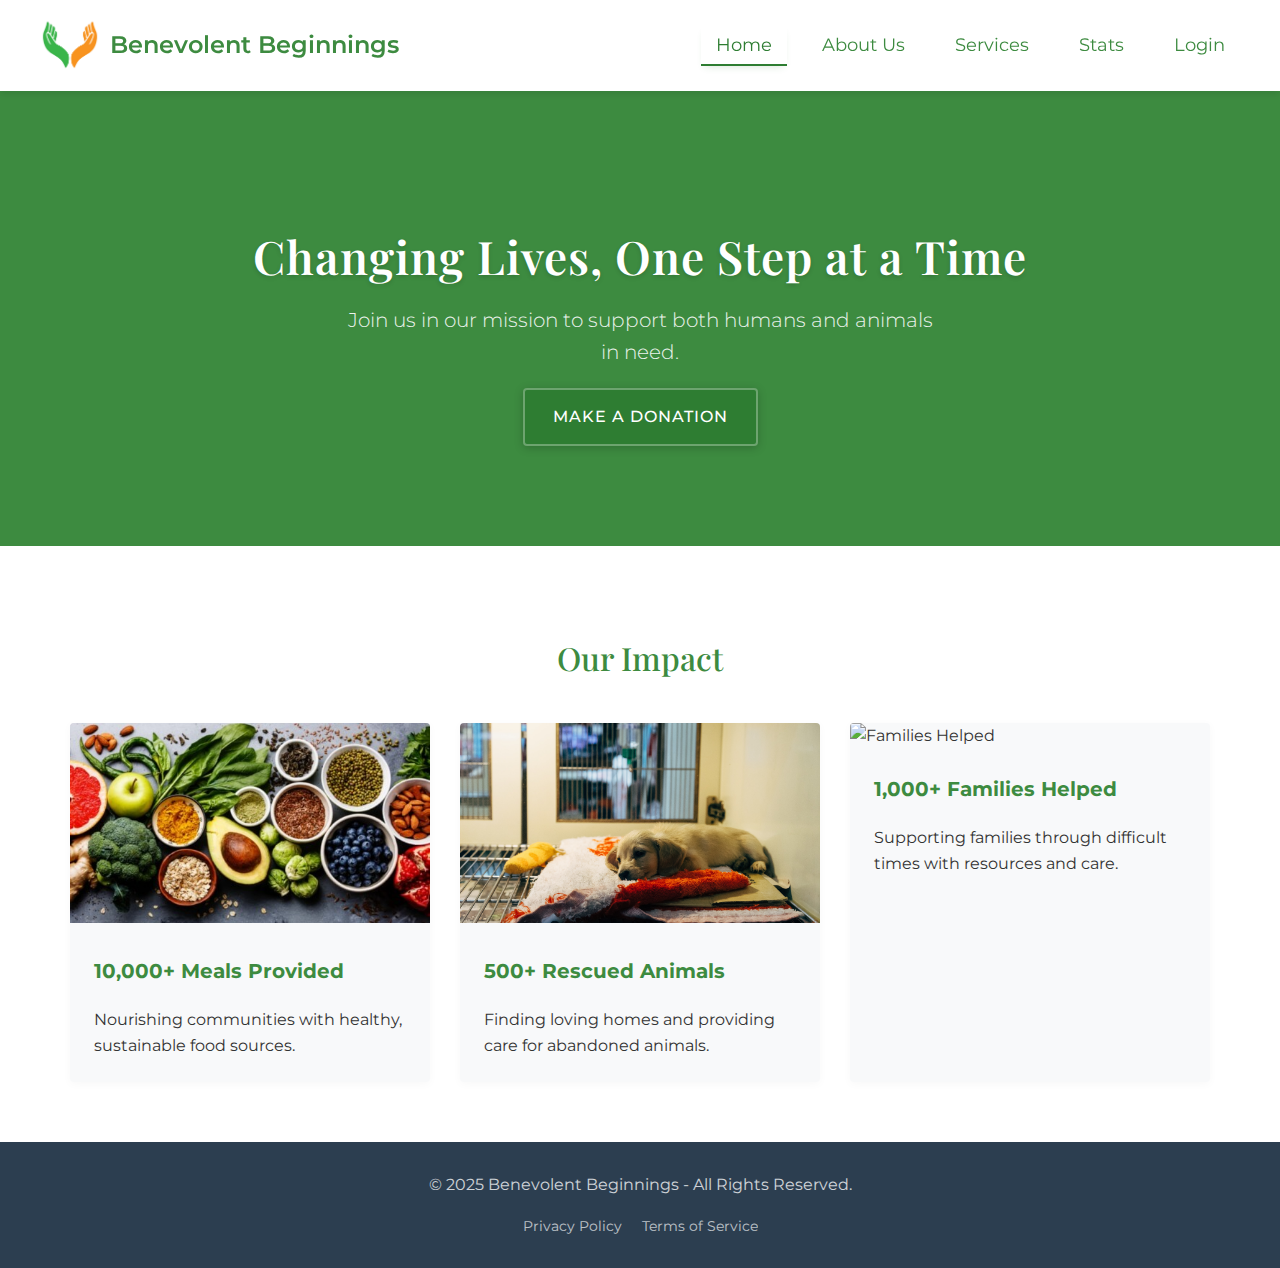
==== Pages/index.html @ 9d7ff48f "Popup and bug fixes" ====
<!DOCTYPE html>
<html lang="en">
<head>
    <meta charset="UTF-8">
    <meta name="viewport" content="width=device-width, initial-scale=1.0">
    <title>Benevolent Beginnings | Charity Organization</title>
    <link rel="stylesheet" href="Styles/indexstyle.css">
    <link rel="stylesheet" href="Styles/popup.css">
    <script src="Scripts/popup.js" defer></script>
</head>
<body>
    <header>
        <nav>
            <div class="logo-container">
                <img src="../Assets/logo-removebg-preview.png" alt="Benevolent Beginnings Logo">
                <h1>Benevolent Beginnings</h1>
            </div>
            <ul>
                <li><a href="index.html" class="active">Home</a></li>
                <li><a href="about.html">About Us</a></li>
                <li><a href="services.html">Services</a></li>
                <li><a href="Stats.html">Stats</a></li>
                <li><a href="../Login/login.html">Login</a></li>
            </ul>
        </nav>
    </header>

    <section class="hero">
        <div class="hero-content">
            <h2>Changing Lives, One Step at a Time</h2>
            <p>Join us in our mission to support both humans and animals in need.</p>
            <a href="donations.html" class="btn">Make a Donation</a>
        </div>
    </section>

   

        <section class="our-work">
            <div class="container">
                <h2>Our Impact</h2>
                <div class="work-container">
                    <div class="work-item">
                        <img src="../Assets/food_and_nutrition.jpg" alt="Meals Provided">
                        <div class="work-item-content">
                            <h3>10,000+ Meals Provided</h3>
                            <p>Nourishing communities with healthy, sustainable food sources.</p>
                        </div>
                    </div>
                    <div class="work-item">
                        <img src="../Assets/animalrescue.jpeg" alt="Rescued Animals">
                        <div class="work-item-content">
                            <h3>500+ Rescued Animals</h3>
                            <p>Finding loving homes and providing care for abandoned animals.</p>
                        </div>
                    </div>
                    <div class="work-item">
                        <img src="../Assets/child" alt="Families Helped">
                        <div class="work-item-content">
                            <h3>1,000+ Families Helped</h3>
                            <p>Supporting families through difficult times with resources and care.</p>
                        </div>
                    </div>
                </div>
            </div>
        </section>
    </main>

    <footer>
        <p>&copy; 2025 Benevolent Beginnings - All Rights Reserved.</p>
        <ul>
            <li><a href="#">Privacy Policy</a></li>
            <li><a href="#">Terms of Service</a></li>
        </ul>
    </footer>
</body>
</html>
---- Pages/Styles/indexstyle.css ----
@import url('https://fonts.googleapis.com/css2?family=Montserrat:wght@300;400;500;600&family=Playfair+Display:wght@400;500;600&display=swap');
        
body {
    font-family: 'Montserrat', sans-serif;
    margin: 0;
    padding: 0;
    background-color: #f8f9fa;
    color: #333;
    line-height: 1.6;
}

/* Container */
.container {
    max-width: 1200px;
    margin: 0 auto;
    padding: 0 20px;
}

/* Header and Navigation - Sticky header with enhanced shadow */
header {
    background-color: white;
    padding: 15px 0;
    box-shadow: 0 4px 6px rgba(0, 0, 0, 0.08);
    position: sticky;
    top: 0;
    z-index: 1000;
    transition: box-shadow 0.3s ease;
}

nav {
    display: flex;
    justify-content: space-between;
    align-items: center;
    max-width: 1200px;
    margin: 0 auto;
    padding: 0 20px;
}

.logo-container {
    display: flex;
    align-items: center;
    gap: 10px;
}

.logo-container img {
    width: 60px;
}

.logo-container h1 {
    font-size: 24px;
    color: #3d8b40;
    margin: 0;
    font-weight: 600;
}

nav ul {
    list-style: none;
    display: flex;
    gap: 20px;
    padding: 0;
}

nav a {
    text-decoration: none;
    color: #3d8b40;
    font-size: 18px;
    padding: 8px 15px;
    transition: all 0.3s ease;
    position: relative;
}

nav a.active, nav a:hover {
    color: #2E7D32;
    border-bottom: 2px solid #2E7D32;
    box-shadow: 0 4px 8px -4px rgba(46, 125, 50, 0.2);
}

/* Hero Section - More Minimalistic */
.hero {
    background-color: #3d8b40;
    color: white;
    text-align: center;
    padding: 100px 20px;
}

.hero-content {
    max-width: 800px;
    margin: 0 auto;
}

.hero h2 {
    font-family: 'Playfair Display', serif;
    font-size: 46px;
    margin-bottom: 20px;
    font-weight: 600;
    letter-spacing: 1px;
    line-height: 1.2;
    text-shadow: 0 2px 4px rgba(0, 0, 0, 0.15);
}

.hero p {
    font-size: 20px;
    max-width: 600px;
    margin: 0 auto;
    opacity: 0.9;
    font-weight: 300;
}

/* About Section - More Clean */
.about {
    text-align: center;
    padding: 60px 20px;
    background-color: white;
}

.about h2, .our-work h2 {
    font-family: 'Playfair Display', serif;
    font-size: 32px;
    color: #3d8b40;
    margin-bottom: 24px;
    font-weight: 500;
}

.about p {
    max-width: 700px;
    margin: 0 auto;
    font-size: 17px;
    line-height: 1.7;
}

/* Mission, Vision, and Values - Horizontal alignment */
.info-section {
    display: flex;
    flex-direction: row;
    justify-content: space-between;
    padding: 60px 20px;
    background-color: #f8f9fa;
}

.info-box {
    background: white;
    padding: 30px;
    border-radius: 4px;
    width: 31%;
    text-align: left;
    box-shadow: 0 2px 10px rgba(0, 0, 0, 0.03);
    transition: all 0.3s ease;
}

.info-box:hover {
    transform: translateY(-5px);
    box-shadow: 0 8px 16px rgba(0, 0, 0, 0.08);
}

.info-box h3 {
    color: #3d8b40;
    margin-top: 0;
    font-size: 22px;
    position: relative;
    padding-bottom: 12px;
}

.info-box h3:after {
    content: "";
    position: absolute;
    bottom: 0;
    left: 0;
    width: 40px;
    height: 2px;
    background-color: #3d8b40;
}

.info-box ul {
    list-style: none;
    padding: 0;
    margin-top: 20px;
}

.info-box ul li {
    margin-bottom: 10px;
}

/* Our Work Section - Keeping as requested but modernized */
.our-work {
    text-align: center;
    padding: 60px 20px;
    background-color: white;
}

.our-work h2 {
    font-family: 'Playfair Display', serif;
    font-size: 32px;
    color: #3d8b40;
    margin-bottom: 40px;
    font-weight: 500;
}

.work-container {
    display: flex;
    justify-content: center;
    gap: 30px;
    flex-wrap: wrap;
}

.work-item {
    background: #f8f9fa;
    border-radius: 4px;
    width: 30%;
    text-align: left;
    overflow: hidden;
    box-shadow: 0 2px 10px rgba(0, 0, 0, 0.03);
    transition: all 0.3s ease;
}

.work-item:hover {
    transform: translateY(-5px);
    box-shadow: 0 8px 16px rgba(0, 0, 0, 0.08);
}

.work-item img {
    width: 100%;
    height: 200px;
    object-fit: cover;
}

.work-item-content {
    padding: 24px;
}

.work-item h3 {
    color: #3d8b40;
    margin-top: 0;
    font-size: 20px;
}

.work-item p {
    margin-bottom: 0;
    font-size: 16px;
}

/* Footer - More Minimalistic */
footer {
    background-color: #2c3e50;
    color: #f8f9fa;
    text-align: center;
    padding: 30px 20px;
}

footer p {
    margin: 0 0 15px 0;
    opacity: 0.8;
}

footer ul {
    list-style: none;
    display: flex;
    justify-content: center;
    gap: 20px;
    padding: 0;
    margin: 0;
}

footer ul li a {
    color: #f8f9fa;
    text-decoration: none;
    font-size: 14px;
    opacity: 0.7;
    transition: opacity 0.3s ease;
}

footer ul li a:hover {
    opacity: 1;
}

/* Responsive Design */
@media (max-width: 768px) {
    .info-section {
        flex-direction: column;
        gap: 20px;
    }
    
    .info-box, .work-item {
        width: 100%;
    }
    
    nav {
        flex-direction: column;
        gap: 15px;
    }
    
    nav ul {
        flex-wrap: wrap;
        justify-content: center;
    }
}
/* Donation Button - A darker green button style */
.btn {
    display: inline-block;
    background-color: #2E7D32; /* Darker green color */
    color: white;
    padding: 14px 28px;
    border-radius: 4px;
    text-decoration: none;
    font-weight: 500;
    margin-top: 20px;
    transition: all 0.3s ease;
    box-shadow: 0 2px 10px rgba(0, 0, 0, 0.2);
    text-transform: uppercase;
    letter-spacing: 1px;
    font-size: 16px;
    border: 2px solid rgba(255, 255, 255, 0.3);
}

.btn:hover {
    background-color: #246128; /* Even darker on hover */
    transform: translateY(-3px);
    box-shadow: 0 6px 14px rgba(0, 0, 0, 0.25);
}
---- Pages/Styles/popup.css ----
/* Popup Component Styles */

/* Popup Overlay */
.popup-overlay {
    display: none;
    position: fixed;
    top: 0;
    left: 0;
    width: 100%;
    height: 100%;
    background-color: rgba(0, 0, 0, 0.7);
    z-index: 2000;
    justify-content: center;
    align-items: center;
    padding: 20px;
    backdrop-filter: blur(3px);
  }
  
  /* Popup Container */
  .popup-container {
    background-color: white;
    width: 100%;
    max-width: 800px;
    height: 80vh;
    max-height: 700px;
    border-radius: 12px;
    box-shadow: 0 10px 30px rgba(0, 0, 0, 0.2);
    overflow: hidden;
    display: flex;
    flex-direction: column;
    animation: popupFadeIn 0.3s ease-out;
  }
  
  /* Popup Header */
  .popup-header {
    background: linear-gradient(45deg, #3d8b40, #66bb6a);
    color: white;
    padding: 20px 25px;
    display: flex;
    justify-content: space-between;
    align-items: center;
    border-bottom: 1px solid rgba(0, 0, 0, 0.1);
  }
  
  .popup-header h2 {
    font-family: 'Playfair Display', serif;
    margin: 0;
    font-size: 24px;
    text-shadow: 0 1px 2px rgba(0, 0, 0, 0.2);
  }
  
  /* Close Button */
  .popup-close {
    background: rgba(255, 255, 255, 0.2);
    border: none;
    color: white;
    font-size: 28px;
    width: 36px;
    height: 36px;
    border-radius: 50%;
    cursor: pointer;
    display: flex;
    justify-content: center;
    align-items: center;
    line-height: 1;
    transition: all 0.2s ease;
  }
  
  .popup-close:hover {
    background: rgba(255, 255, 255, 0.3);
    transform: scale(1.1);
  }
  
  /* Popup Content */
  .popup-content {
    padding: 25px;
    overflow-y: auto;
    flex-grow: 1;
  }
  
  /* Policy Content */
  .policy-content {
    font-size: 15px;
    line-height: 1.7;
    color: #333;
  }
  
  .policy-content h3 {
    font-size: 24px;
    margin-top: 0;
    margin-bottom: 15px;
    color: #3d8b40;
  }
  
  .policy-content h4 {
    font-size: 18px;
    margin-top: 25px;
    margin-bottom: 10px;
    color: #3d8b40;
  }
  
  .policy-content p, .policy-content ul {
    margin-bottom: 15px;
  }
  
  .policy-content ul {
    padding-left: 25px;
  }
  
  .policy-content li {
    margin-bottom: 8px;
  }
  
  /* Animation */
  @keyframes popupFadeIn {
    from {
      opacity: 0;
      transform: scale(0.95);
    }
    to {
      opacity: 1;
      transform: scale(1);
    }
  }
  
  /* Mobile Responsive Styles */
  @media (max-width: 768px) {
    .popup-container {
      width: 95%;
      height: 85vh;
    }
    
    .popup-header {
      padding: 15px 20px;
    }
    
    .popup-header h2 {
      font-size: 20px;
    }
    
    .popup-content {
      padding: 15px;
    }
    
    .policy-content h3 {
      font-size: 20px;
    }
    
    .policy-content h4 {
      font-size: 16px;
    }
    
    .policy-content {
      font-size: 14px;
    }
  }
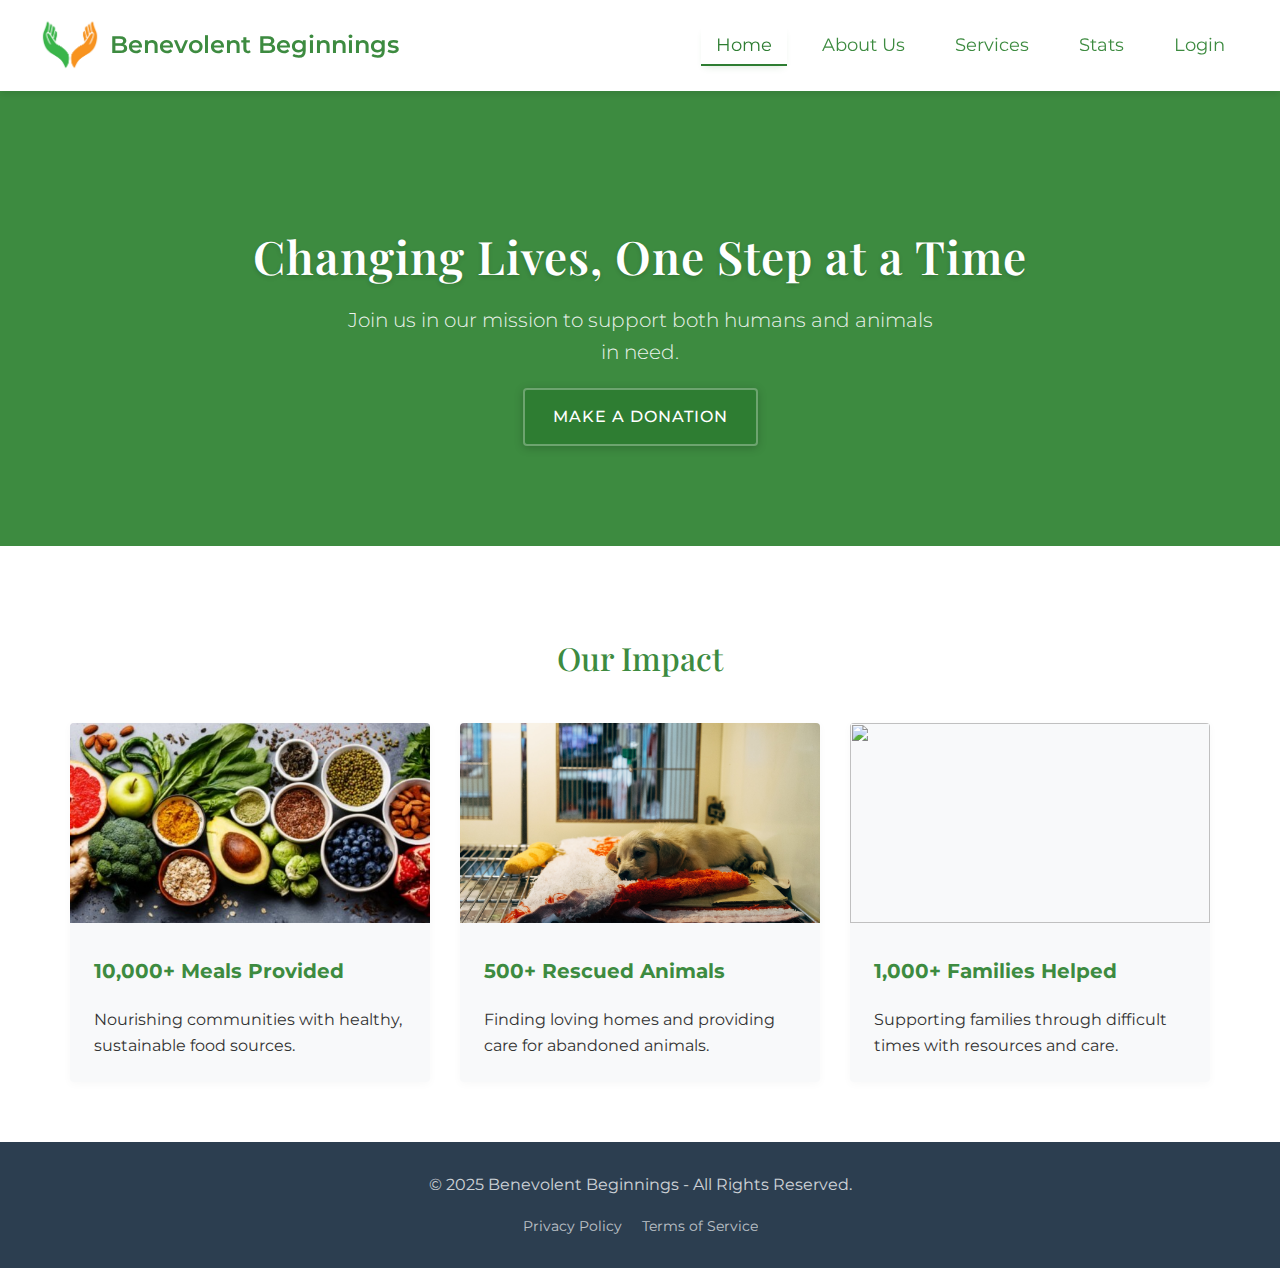
==== commit 73cca335: "bugs images and payment images" ====
--- a/Pages/index.html
+++ b/Pages/index.html
@@ -5,8 +5,6 @@
     <meta name="viewport" content="width=device-width, initial-scale=1.0">
     <title>Benevolent Beginnings | Charity Organization</title>
     <link rel="stylesheet" href="Styles/indexstyle.css">
-    <link rel="stylesheet" href="Styles/popup.css">
-    <script src="Scripts/popup.js" defer></script>
 </head>
 <body>
     <header>
@@ -20,7 +18,7 @@
                 <li><a href="about.html">About Us</a></li>
                 <li><a href="services.html">Services</a></li>
                 <li><a href="Stats.html">Stats</a></li>
-                <li><a href="../Login/login.html">Login</a></li>
+                <li><a href="login.html">Login</a></li>
             </ul>
         </nav>
     </header>
@@ -54,7 +52,7 @@
                         </div>
                     </div>
                     <div class="work-item">
-                        <img src="../Assets/child" alt="Families Helped">
+                        <img src="../Assets/familyhelp.jpg alt="Families Helped">
                         <div class="work-item-content">
                             <h3>1,000+ Families Helped</h3>
                             <p>Supporting families through difficult times with resources and care.</p>
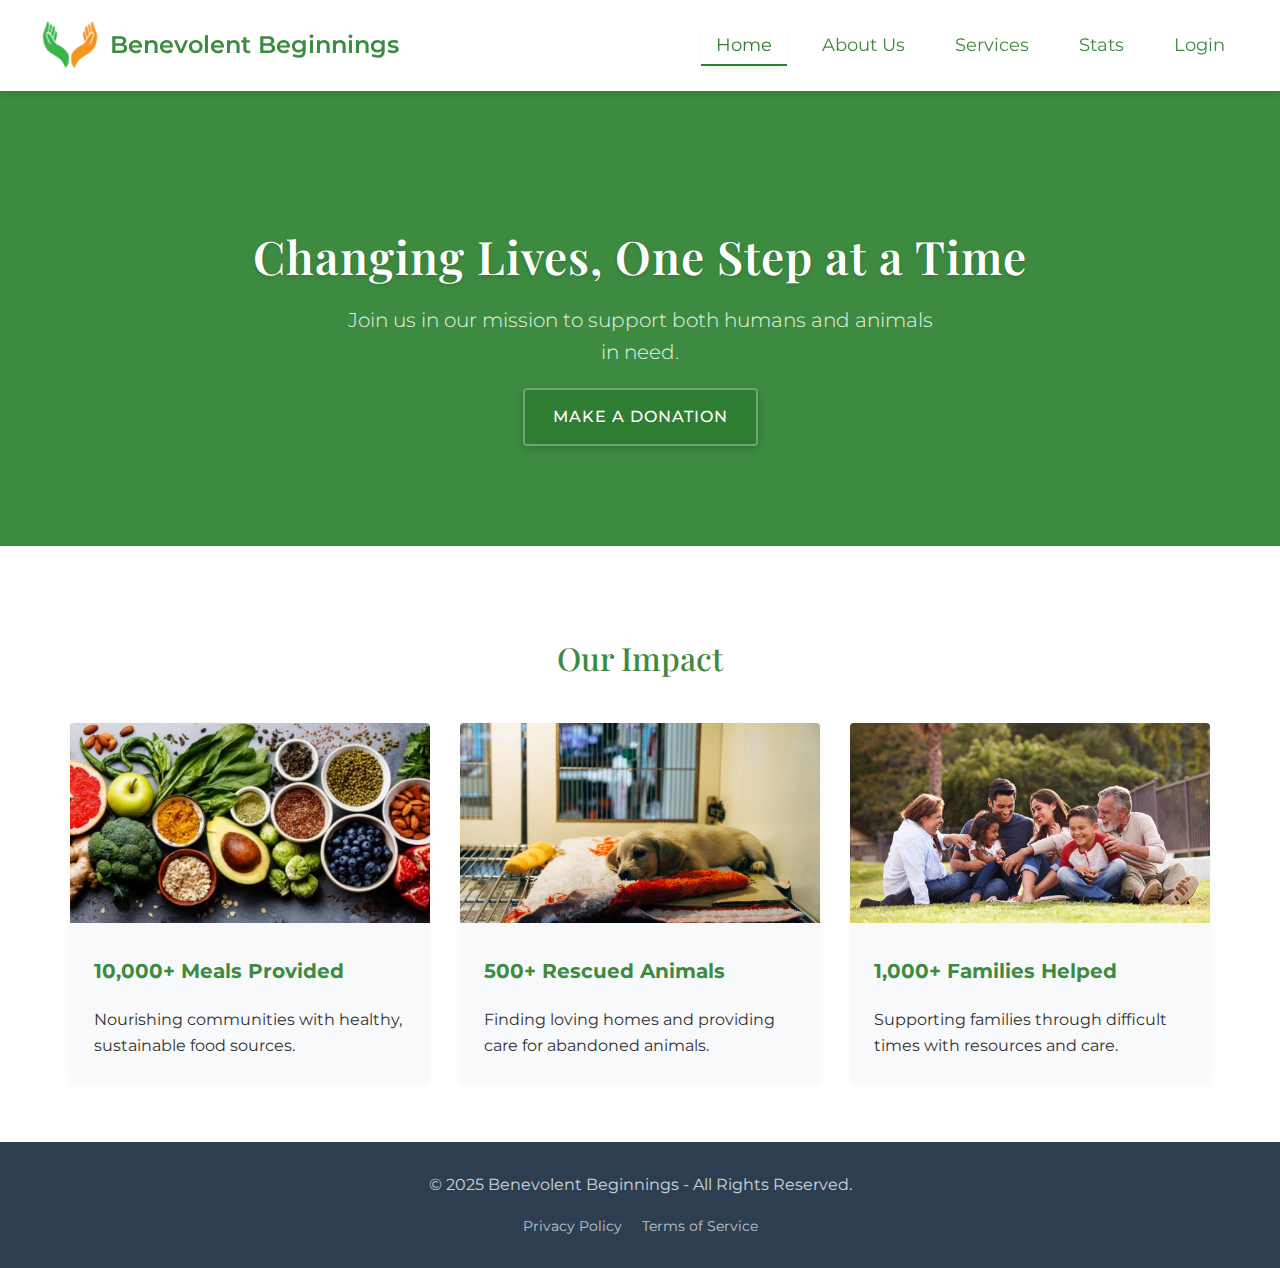
==== commit e7118b2f: "bug" ====
--- a/Pages/index.html
+++ b/Pages/index.html
@@ -5,6 +5,8 @@
     <meta name="viewport" content="width=device-width, initial-scale=1.0">
     <title>Benevolent Beginnings | Charity Organization</title>
     <link rel="stylesheet" href="Styles/indexstyle.css">
+    <link rel="stylesheet" href="Styles/popup.css">
+    <script src="Scripts/popup.js" defer></script>
 </head>
 <body>
     <header>
@@ -18,7 +20,7 @@
                 <li><a href="about.html">About Us</a></li>
                 <li><a href="services.html">Services</a></li>
                 <li><a href="Stats.html">Stats</a></li>
-                <li><a href="login.html">Login</a></li>
+                <li><a href="../Login/login.html">Login</a></li>
             </ul>
         </nav>
     </header>
@@ -52,7 +54,7 @@
                         </div>
                     </div>
                     <div class="work-item">
-                        <img src="../Assets/familyhelp.jpg alt="Families Helped">
+                        <img src="../Assets/familyhelp.jpg" alt="Families Helped">
                         <div class="work-item-content">
                             <h3>1,000+ Families Helped</h3>
                             <p>Supporting families through difficult times with resources and care.</p>
--- a/Pages/Styles/popup.css
+++ b/Pages/Styles/popup.css
@@ -0,0 +1,156 @@
+/* Popup Component Styles */
+
+/* Popup Overlay */
+.popup-overlay {
+    display: none;
+    position: fixed;
+    top: 0;
+    left: 0;
+    width: 100%;
+    height: 100%;
+    background-color: rgba(0, 0, 0, 0.7);
+    z-index: 2000;
+    justify-content: center;
+    align-items: center;
+    padding: 20px;
+    backdrop-filter: blur(3px);
+  }
+  
+  /* Popup Container */
+  .popup-container {
+    background-color: white;
+    width: 100%;
+    max-width: 800px;
+    height: 80vh;
+    max-height: 700px;
+    border-radius: 12px;
+    box-shadow: 0 10px 30px rgba(0, 0, 0, 0.2);
+    overflow: hidden;
+    display: flex;
+    flex-direction: column;
+    animation: popupFadeIn 0.3s ease-out;
+  }
+  
+  /* Popup Header */
+  .popup-header {
+    background: linear-gradient(45deg, #3d8b40, #66bb6a);
+    color: white;
+    padding: 20px 25px;
+    display: flex;
+    justify-content: space-between;
+    align-items: center;
+    border-bottom: 1px solid rgba(0, 0, 0, 0.1);
+  }
+  
+  .popup-header h2 {
+    font-family: 'Playfair Display', serif;
+    margin: 0;
+    font-size: 24px;
+    text-shadow: 0 1px 2px rgba(0, 0, 0, 0.2);
+  }
+  
+  /* Close Button */
+  .popup-close {
+    background: rgba(255, 255, 255, 0.2);
+    border: none;
+    color: white;
+    font-size: 28px;
+    width: 36px;
+    height: 36px;
+    border-radius: 50%;
+    cursor: pointer;
+    display: flex;
+    justify-content: center;
+    align-items: center;
+    line-height: 1;
+    transition: all 0.2s ease;
+  }
+  
+  .popup-close:hover {
+    background: rgba(255, 255, 255, 0.3);
+    transform: scale(1.1);
+  }
+  
+  /* Popup Content */
+  .popup-content {
+    padding: 25px;
+    overflow-y: auto;
+    flex-grow: 1;
+  }
+  
+  /* Policy Content */
+  .policy-content {
+    font-size: 15px;
+    line-height: 1.7;
+    color: #333;
+  }
+  
+  .policy-content h3 {
+    font-size: 24px;
+    margin-top: 0;
+    margin-bottom: 15px;
+    color: #3d8b40;
+  }
+  
+  .policy-content h4 {
+    font-size: 18px;
+    margin-top: 25px;
+    margin-bottom: 10px;
+    color: #3d8b40;
+  }
+  
+  .policy-content p, .policy-content ul {
+    margin-bottom: 15px;
+  }
+  
+  .policy-content ul {
+    padding-left: 25px;
+  }
+  
+  .policy-content li {
+    margin-bottom: 8px;
+  }
+  
+  /* Animation */
+  @keyframes popupFadeIn {
+    from {
+      opacity: 0;
+      transform: scale(0.95);
+    }
+    to {
+      opacity: 1;
+      transform: scale(1);
+    }
+  }
+  
+  /* Mobile Responsive Styles */
+  @media (max-width: 768px) {
+    .popup-container {
+      width: 95%;
+      height: 85vh;
+    }
+    
+    .popup-header {
+      padding: 15px 20px;
+    }
+    
+    .popup-header h2 {
+      font-size: 20px;
+    }
+    
+    .popup-content {
+      padding: 15px;
+    }
+    
+    .policy-content h3 {
+      font-size: 20px;
+    }
+    
+    .policy-content h4 {
+      font-size: 16px;
+    }
+    
+    .policy-content {
+      font-size: 14px;
+    }
+  }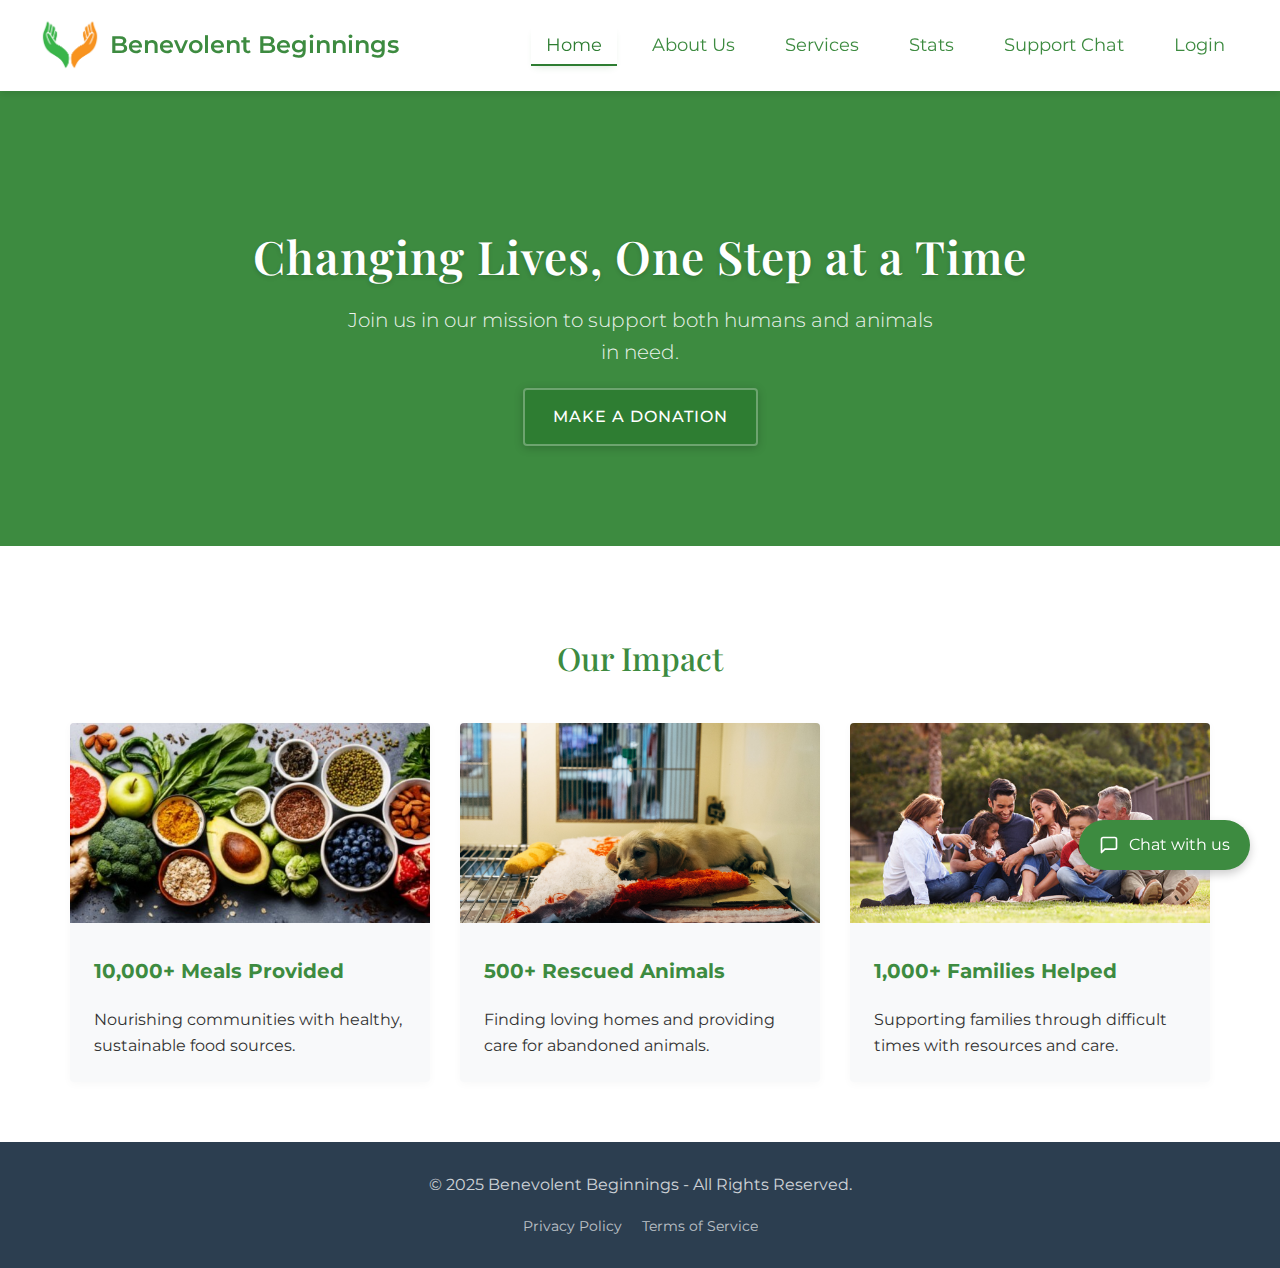
==== commit 715e04fc: "chatbot and others" ====
--- a/Pages/index.html
+++ b/Pages/index.html
@@ -20,6 +20,7 @@
                 <li><a href="about.html">About Us</a></li>
                 <li><a href="services.html">Services</a></li>
                 <li><a href="Stats.html">Stats</a></li>
+                <li><a href="chatbot.html">Support Chat</a></li>
                 <li><a href="../Login/login.html">Login</a></li>
             </ul>
         </nav>
@@ -64,6 +65,60 @@
             </div>
         </section>
     </main>
+    <!-- Add this right before the closing </body> tag in index.html -->
+<div class="chat-popup-button" id="chatPopupButton">
+    <svg xmlns="http://www.w3.org/2000/svg" width="24" height="24" viewBox="0 0 24 24" fill="none" stroke="currentColor" stroke-width="2" stroke-linecap="round" stroke-linejoin="round">
+        <path d="M21 15a2 2 0 0 1-2 2H7l-4 4V5a2 2 0 0 1 2-2h14a2 2 0 0 1 2 2z"></path>
+    </svg>
+    <span>Chat with us</span>
+</div>
+
+<style>
+    .chat-popup-button {
+        position: fixed;
+        bottom: 30px;
+        right: 30px;
+        background-color: #3d8b40;
+        color: white;
+        border-radius: 50px;
+        padding: 12px 20px;
+        display: flex;
+        align-items: center;
+        gap: 10px;
+        box-shadow: 0 4px 10px rgba(0, 0, 0, 0.2);
+        cursor: pointer;
+        z-index: 999;
+        transition: all 0.3s ease;
+    }
+
+    .chat-popup-button:hover {
+        background-color: #2E7D32;
+        transform: translateY(-3px);
+        box-shadow: 0 6px 14px rgba(0, 0, 0, 0.25);
+    }
+
+    .chat-popup-button svg {
+        width: 20px;
+        height: 20px;
+    }
+
+    @media (max-width: 768px) {
+        .chat-popup-button {
+            padding: 10px;
+            border-radius: 50%;
+        }
+        
+        .chat-popup-button span {
+            display: none;
+        }
+    }
+</style>
+
+<script>
+    document.getElementById('chatPopupButton').addEventListener('click', function() {
+        window.location.href = 'chatbot.html';
+    });
+</script>
 
     <footer>
         <p>&copy; 2025 Benevolent Beginnings - All Rights Reserved.</p>
--- a/Pages/Styles/indexstyle.css
+++ b/Pages/Styles/indexstyle.css
@@ -315,4 +315,12 @@
     background-color: #246128; /* Even darker on hover */
     transform: translateY(-3px);
     box-shadow: 0 6px 14px rgba(0, 0, 0, 0.25);
-}+}
+
+
+
+
+
+
+
+
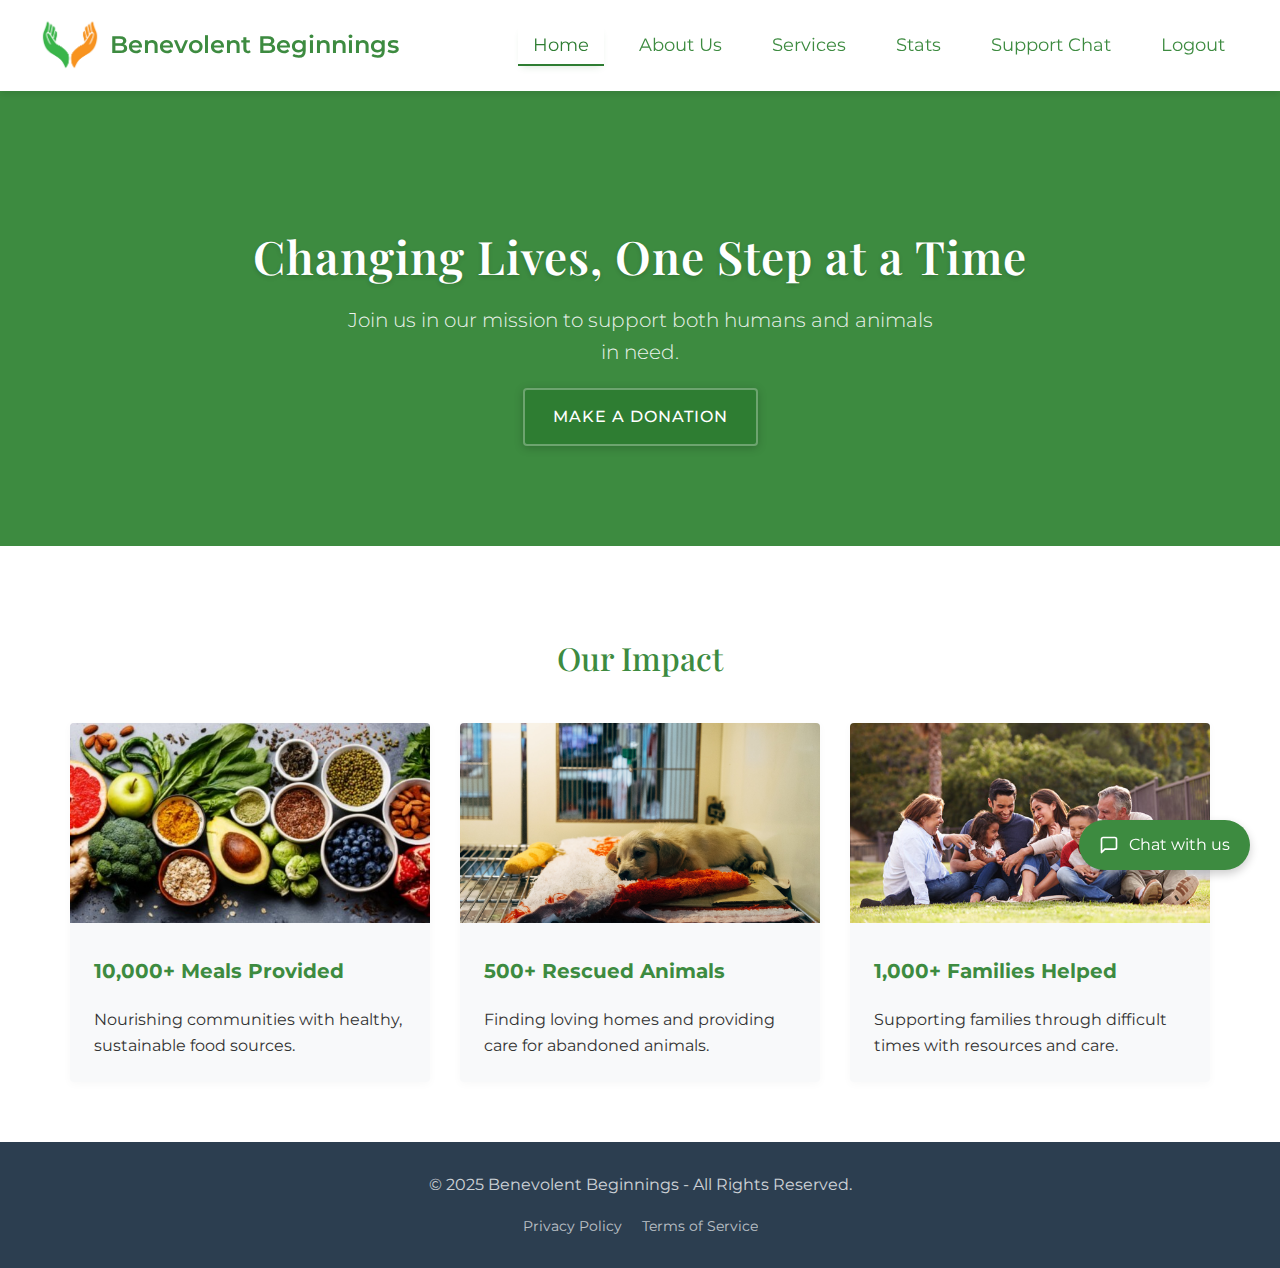
==== commit 6677740b: "added connection" ====
--- a/Pages/index.html
+++ b/Pages/index.html
@@ -16,12 +16,12 @@
                 <h1>Benevolent Beginnings</h1>
             </div>
             <ul>
-                <li><a href="index.html" class="active">Home</a></li>
+                <li><a href="index.php" class="active">Home</a></li>
                 <li><a href="about.html">About Us</a></li>
                 <li><a href="services.html">Services</a></li>
                 <li><a href="Stats.html">Stats</a></li>
                 <li><a href="chatbot.html">Support Chat</a></li>
-                <li><a href="../Login/login.html">Login</a></li>
+                <li><a href="../login.php">Logout</a></li>
             </ul>
         </nav>
     </header>
@@ -120,6 +120,7 @@
     });
 </script>
 
+
     <footer>
         <p>&copy; 2025 Benevolent Beginnings - All Rights Reserved.</p>
         <ul>
